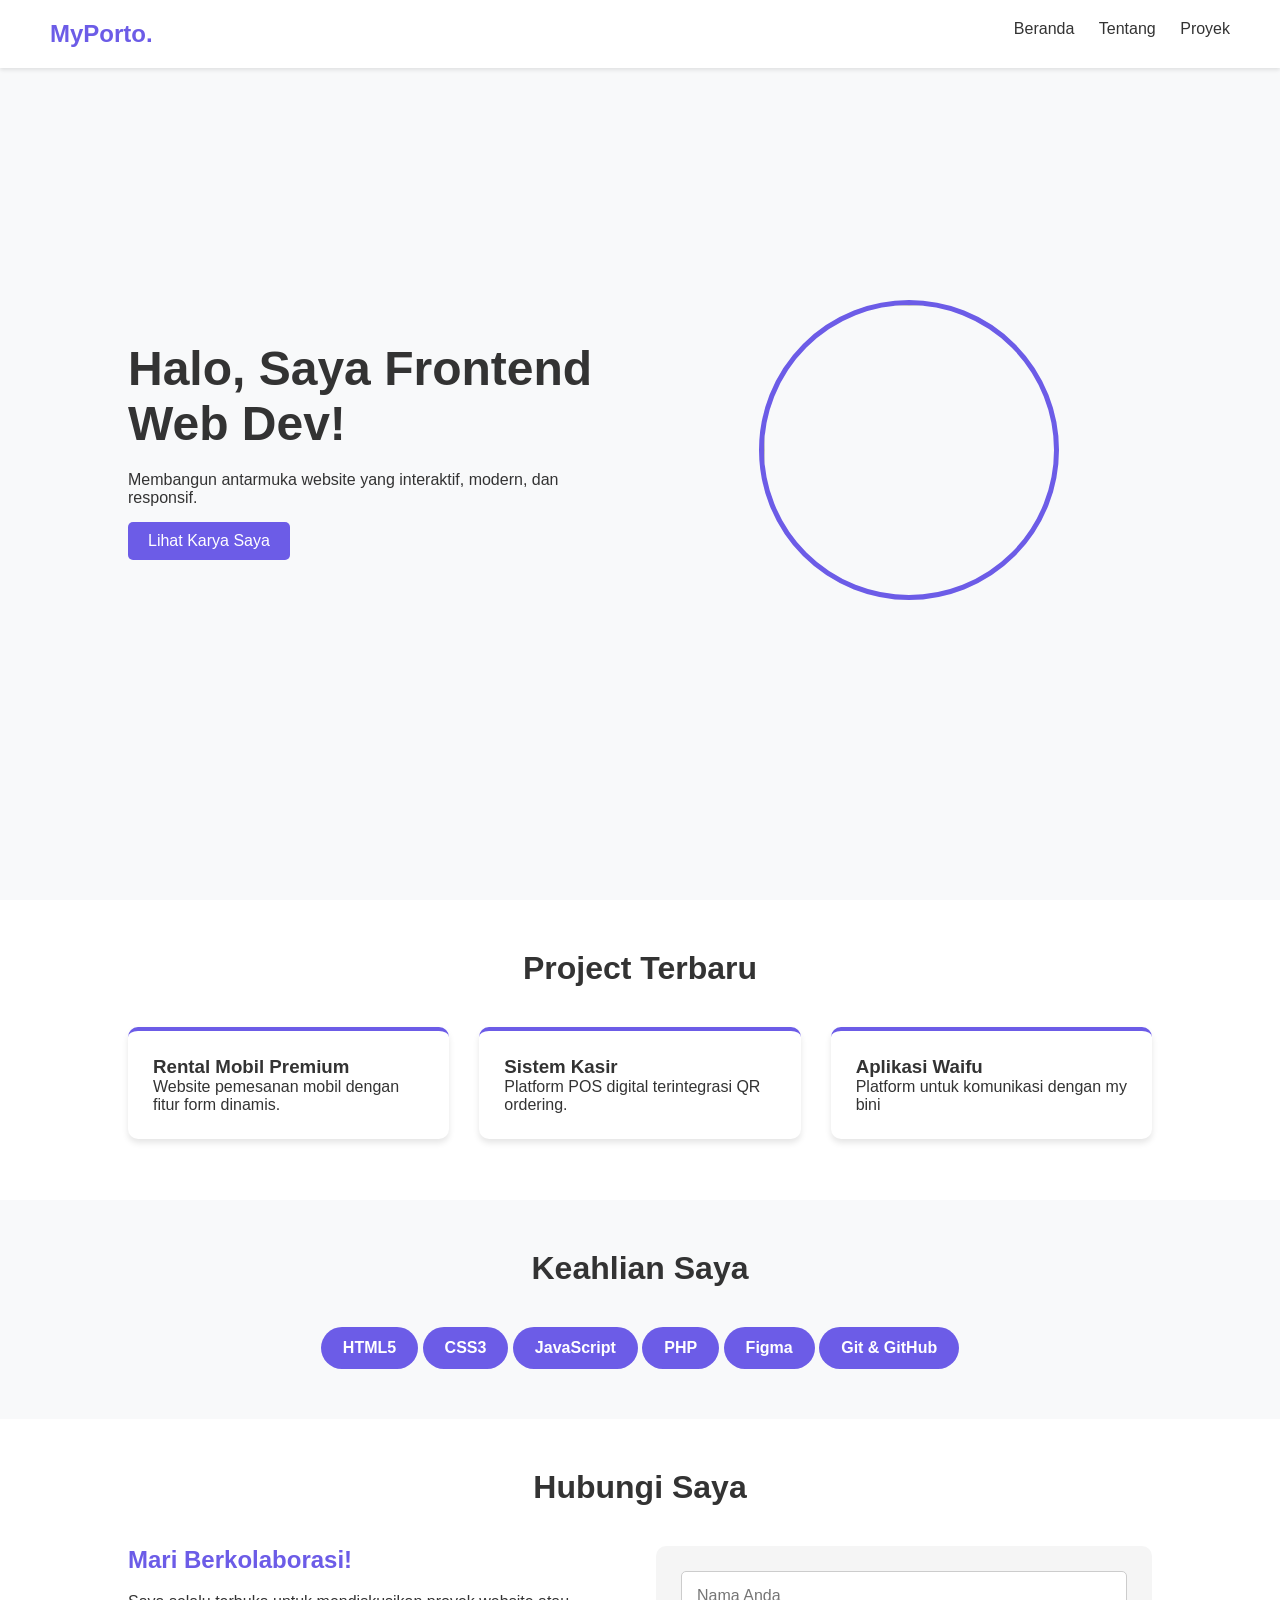
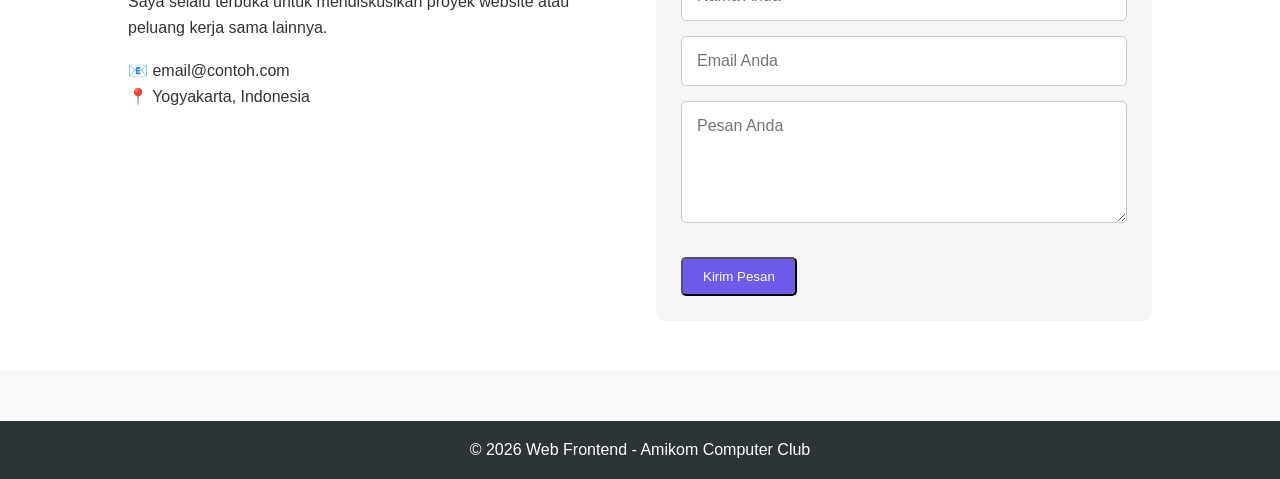
==== index..html @ eaac690b "first commit" ====
<!DOCTYPE html>
<html lang="id">
<head>
    <meta charset="UTF-8">
    <meta name="viewport" content="width=device-width, initial-scale=1.0">
    <title>Portofolio - Web Frontend</title>
    <link rel="stylesheet" href="style.css">
</head>
<body>

    <nav class="navbar">
        <div class="logo">MyPorto.</div>
        <ul class="nav-links">
            <li><a href="#beranda">Beranda</a></li>
            <li><a href="#tentang">Tentang</a></li>
            <li><a href="#proyek">Proyek</a></li>
        </ul>
    </nav>

    <header id="beranda" class="hero">
        <div class="hero-content">
            <h1>Halo, Saya Frontend Web Dev!</h1>
            <p>Membangun antarmuka website yang interaktif, modern, dan responsif.</p>
            <a href="#proyek" class="btn">Lihat Karya Saya</a>
        </div>
        <div class="hero-image">
            <img src="https://imgs.search.brave.com/PsLYy0tCITlfZI264hb9MSKWO_ULrX3rAhitDzFOrVg/rs:fit:860:0:0:0/g:ce/aHR0cHM6Ly9pLnBp/bmltZy5jb20vb3Jp/Z2luYWxzL2RiL2E5/LzliL2RiYTk5Yjhl/OTExODY2Y2ZmMGFj/NjQ0M2NlYWU2ZGRl/LmpwZw" class="box-gambar" />
        </div>
    </header>

    <section id="proyek" class="proyek-section">
        <h2>Project Terbaru</h2>
        <div class="grid-karya">
            <div class="card">
                <h3>Rental Mobil Premium</h3>
                <p>Website pemesanan mobil dengan fitur form dinamis.</p>
            </div>
            <div class="card">
                <h3>Sistem Kasir</h3>
                <p>Platform POS digital terintegrasi QR ordering.</p>
            </div>
            <div class="card">
                <h3>Aplikasi Waifu</h3>
                <p>Platform untuk komunikasi dengan my bini</p>
            </div>
        </div>
    </section>

    <section id="skills" class="skills-section">
        <h2>Keahlian Saya</h2>
        <div class="skills-container">
            <div class="skill-badge">HTML5</div>
            <div class="skill-badge">CSS3</div>
            <div class="skill-badge">JavaScript</div>
            <div class="skill-badge">PHP</div>
            <div class="skill-badge">Figma</div>
            <div class="skill-badge">Git & GitHub</div>
        </div>
    </section>

    <section id="kontak" class="kontak-section">
        <h2>Hubungi Saya</h2>
        <div class="kontak-container">
            <div class="kontak-info">
                <h3>Mari Berkolaborasi!</h3>
                <p>Saya selalu terbuka untuk mendiskusikan proyek website atau peluang kerja sama lainnya.</p>
                <br>
                <p>📧 email@contoh.com</p>
                <p>📍 Yogyakarta, Indonesia</p>
            </div>
            <form class="kontak-form">
                <input type="text" placeholder="Nama Anda" class="input-field">
                <input type="email" placeholder="Email Anda" class="input-field">
                <textarea placeholder="Pesan Anda" rows="5" class="input-field"></textarea>
                <button type="submit" class="btn">Kirim Pesan</button>
            </form>
        </div>
    </section>

    <footer>
        <p>&copy; 2026 Web Frontend - Amikom Computer Club</p>
    </footer>

</body>
</html>
---- style.css ----
/* CSS RESET & BASE STYLES */
* {
    margin: 0;
    padding: 0;
    box-sizing: border-box; /* Ingat materi Box Sizing! */
    font-family: 'Segoe UI', Tahoma, Geneva, Verdana, sans-serif;
    scroll-behavior: smooth;
}

body {
    background-color: #f8f9fa;
    color: #333;
}

a {
    text-decoration: none;
    color: inherit;
}

/* Base Styling (Bukan Layouting) */
.logo { font-size: 24px; font-weight: bold; color: #6c5ce7; }
.btn { display: inline-block; padding: 10px 20px; background-color: #6c5ce7; color: white; border-radius: 5px; margin-top: 15px; }
.btn:hover { background-color: #5b4bc4; }
.box-gambar { width: 300px; height: 300px; object-fit: cover; border-radius: 50%; display: flex; align-items: center; justify-content: center; font-weight: bold; color: #b2bec3; border: 5px solid #6c5ce7; }
.card { background-color: white; padding: 25px; border-radius: 10px; box-shadow: 0 4px 6px rgba(0,0,0,0.1); border-top: 4px solid #6c5ce7; }
h2 { text-align: center; margin-bottom: 40px; font-size: 32px;}
footer { text-align: center; padding: 20px; background-color: #2d3436; color: white; margin-top: 50px; }

.skills-section { padding: 50px 10%; text-align: center; }
.skill-badge { background-color: #6c5ce7; color: white; padding: 10px 20px; border-radius: 50px; font-weight: bold; border: 2px solid transparent; transition: 0.3s;}
.skill-badge:hover { background-color: white; color: #6c5ce7; border: 2px solid #6c5ce7; cursor: pointer; }

.kontak-section { padding: 50px 10%; background-color: white; }
.kontak-info h3 { margin-bottom: 15px; color: #6c5ce7; font-size: 24px; }
.kontak-info p { line-height: 1.6; }
.input-field { width: 100%; padding: 15px; margin-bottom: 15px; border: 1px solid #ccc; border-radius: 5px; font-size: 16px; }

.proyek-section { background-color: white; min-height: 300px; padding: 50px 10%; }

/* ========================================
MULAI NGODING LAYOUT DI BAWAH INI
========================================
*/

.navbar{
 display: flex;
 justify-content:space-between;
 align-content: center;
 padding: 20px 50px;

 position: fixed;
 top:0;
 left: 0;
 width:100%;
 background-color: white;
 box-shadow: 0 2px 4px rgb(0,0,0,0.1);
}

.nav-links li{
   display: inline;
   margin-left: 20px;
}

.hero{
    display: flex;
    align-items:center;
    justify-content:space-between;

    min-height: 100vh;
    padding: 15px 10% ;
}

.hero-content{
    flex:1;
}

.hero-content {
    padding-right: 50px;
}

.hero-content h1{
    font-size: 48px;
    margin-bottom: 20px;
}

.hero-image{
     flex: 1;
     display: flex;
     align-items: center;
     justify-content: center;
}

.proyek-section{
    padding: 50px 10%;
}

.grid-karya{
    display: grid;
    grid-template-columns: repeat(3, 1fr);
    gap: 30px;
}


.skill-badge{
    display: inline-block;
}

.kontak-container{
    display: grid;
    grid-template-columns: 1fr 1fr;
    gap: 2rem;
}

.kontak-form {
    background-color: #f5f5f5;
    padding: 25px;
    border-radius: 10px;
}
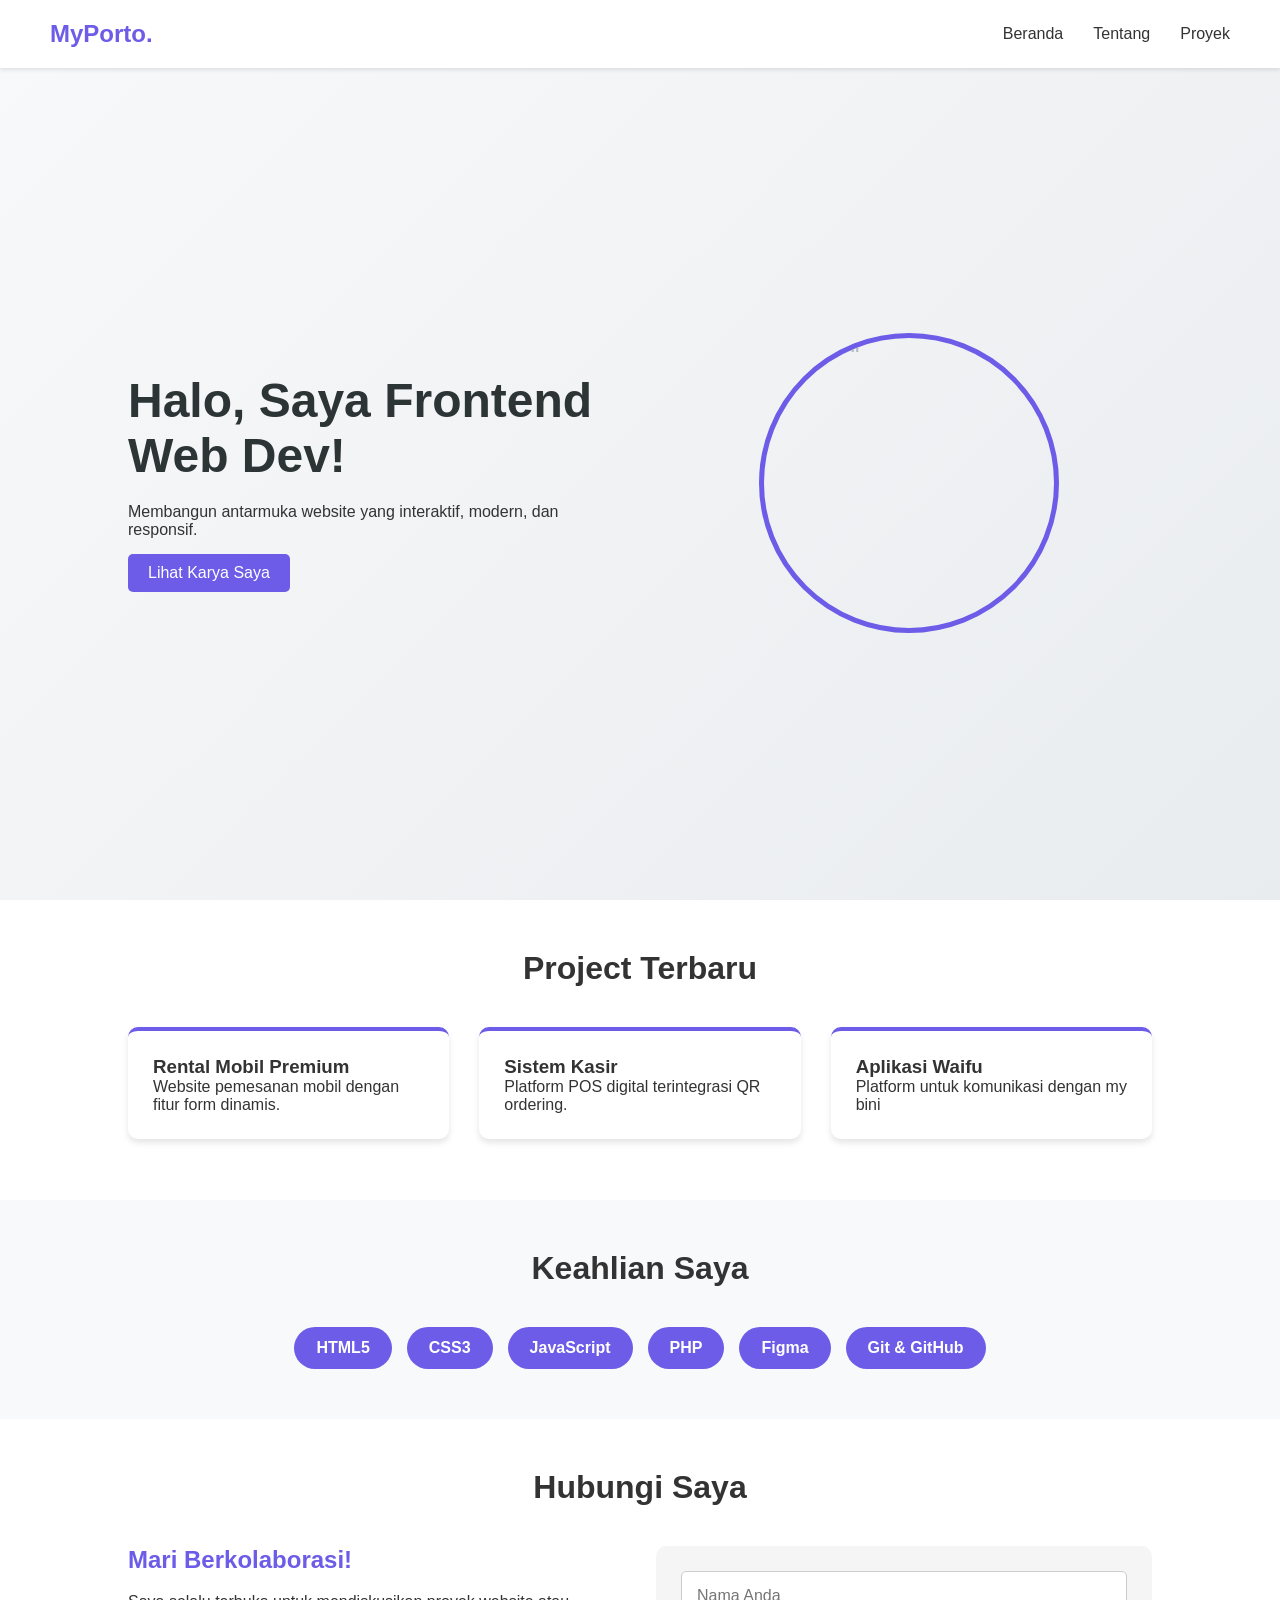
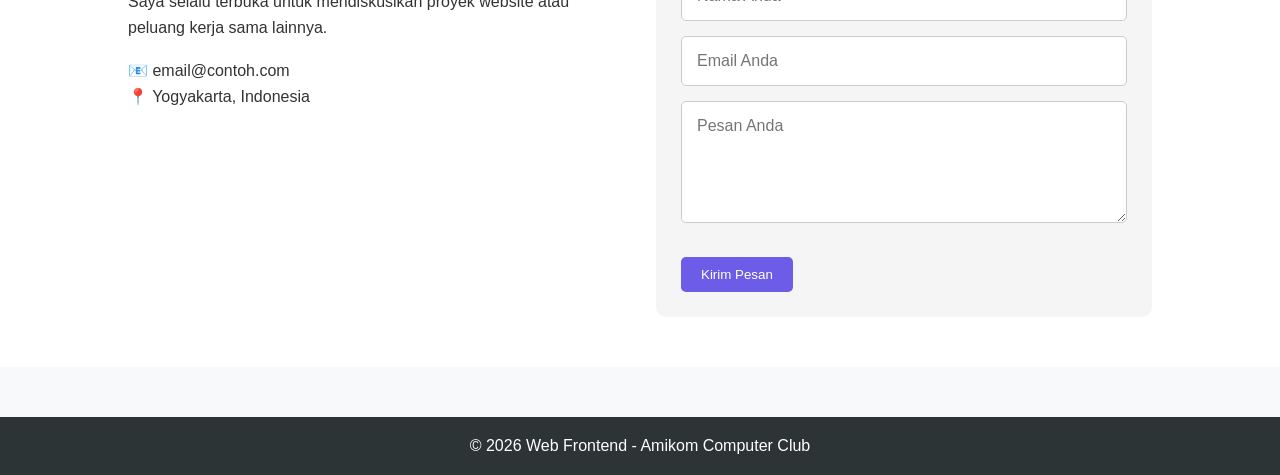
==== commit 810f665f: "final" ====
--- a/index..html
+++ b/index..html
@@ -1,44 +1,70 @@
 <!DOCTYPE html>
 <html lang="id">
+
 <head>
     <meta charset="UTF-8">
     <meta name="viewport" content="width=device-width, initial-scale=1.0">
     <title>Portofolio - Web Frontend</title>
+    <!-- Menghubungkan file CSS eksternal -->
     <link rel="stylesheet" href="style.css">
 </head>
+
 <body>
 
+    <!-- ====== NAVIGASI ====== -->
+    <!-- Navbar dengan posisi fixed agar tetap terlihat saat scroll -->
     <nav class="navbar">
+        <!-- Logo brand -->
         <div class="logo">MyPorto.</div>
-        <ul class="nav-links">
+
+        <!-- Tombol Hamburger untuk mobile - muncul di layar kecil -->
+        <div class="hamburger" id="hamburger">
+            <span class="bar"></span>
+            <span class="bar"></span>
+            <span class="bar"></span>
+        </div>
+
+        <!-- Daftar menu navigasi -->
+        <ul class="nav-links" id="nav-links">
             <li><a href="#beranda">Beranda</a></li>
             <li><a href="#tentang">Tentang</a></li>
             <li><a href="#proyek">Proyek</a></li>
         </ul>
     </nav>
 
+    <!-- ====== HERO / BERANDA ====== -->
+    <!-- Section hero sebagai halaman utama dengan tinggi minimal 100vh -->
     <header id="beranda" class="hero">
+        <!-- Konten teks di sisi kiri -->
         <div class="hero-content">
             <h1>Halo, Saya Frontend Web Dev!</h1>
             <p>Membangun antarmuka website yang interaktif, modern, dan responsif.</p>
+            <!-- Tombol CTA untuk scroll ke section proyek -->
             <a href="#proyek" class="btn">Lihat Karya Saya</a>
         </div>
+        <!-- Gambar profil di sisi kanan -->
         <div class="hero-image">
-            <img src="https://imgs.search.brave.com/PsLYy0tCITlfZI264hb9MSKWO_ULrX3rAhitDzFOrVg/rs:fit:860:0:0:0/g:ce/aHR0cHM6Ly9pLnBp/bmltZy5jb20vb3Jp/Z2luYWxzL2RiL2E5/LzliL2RiYTk5Yjhl/OTExODY2Y2ZmMGFj/NjQ0M2NlYWU2ZGRl/LmpwZw" class="box-gambar" />
+            <img src="https://imgs.search.brave.com/PsLYy0tCITlfZI264hb9MSKWO_ULrX3rAhitDzFOrVg/rs:fit:860:0:0:0/g:ce/aHR0cHM6Ly9pLnBp/bmltZy5jb20vb3Jp/Z2luYWxzL2RiL2E5/LzliL2RiYTk5Yjhl/OTExODY2Y2ZmMGFj/NjQ0M2NlYWU2ZGRl/LmpwZw"
+                class="box-gambar" alt="Foto Profil" />
         </div>
     </header>
 
+    <!-- ====== SECTION PROYEK ====== -->
+    <!-- Menampilkan daftar project terbaru dalam bentuk grid card -->
     <section id="proyek" class="proyek-section">
         <h2>Project Terbaru</h2>
         <div class="grid-karya">
+            <!-- Card project 1 -->
             <div class="card">
                 <h3>Rental Mobil Premium</h3>
                 <p>Website pemesanan mobil dengan fitur form dinamis.</p>
             </div>
+            <!-- Card project 2 -->
             <div class="card">
                 <h3>Sistem Kasir</h3>
                 <p>Platform POS digital terintegrasi QR ordering.</p>
             </div>
+            <!-- Card project 3 -->
             <div class="card">
                 <h3>Aplikasi Waifu</h3>
                 <p>Platform untuk komunikasi dengan my bini</p>
@@ -46,6 +72,8 @@
         </div>
     </section>
 
+    <!-- ====== SECTION KEAHLIAN ====== -->
+    <!-- Menampilkan badge keahlian dalam bentuk inline-flex -->
     <section id="skills" class="skills-section">
         <h2>Keahlian Saya</h2>
         <div class="skills-container">
@@ -58,9 +86,12 @@
         </div>
     </section>
 
+    <!-- ====== SECTION KONTAK ====== -->
+    <!-- Form kontak dengan layout grid 2 kolom -->
     <section id="kontak" class="kontak-section">
         <h2>Hubungi Saya</h2>
         <div class="kontak-container">
+            <!-- Informasi kontak di sisi kiri -->
             <div class="kontak-info">
                 <h3>Mari Berkolaborasi!</h3>
                 <p>Saya selalu terbuka untuk mendiskusikan proyek website atau peluang kerja sama lainnya.</p>
@@ -68,6 +99,7 @@
                 <p>📧 email@contoh.com</p>
                 <p>📍 Yogyakarta, Indonesia</p>
             </div>
+            <!-- Form kontak di sisi kanan -->
             <form class="kontak-form">
                 <input type="text" placeholder="Nama Anda" class="input-field">
                 <input type="email" placeholder="Email Anda" class="input-field">
@@ -77,9 +109,38 @@
         </div>
     </section>
 
+    <!-- ====== FOOTER ====== -->
     <footer>
         <p>&copy; 2026 Web Frontend - Amikom Computer Club</p>
     </footer>
 
+    <!-- ====== JAVASCRIPT UNTUK HAMBURGER MENU ====== -->
+    <script>
+        /*
+         * Fungsi untuk mengontrol toggle hamburger menu
+         * Saat icon hamburger diklik, menu akan muncul/sembunyi
+         * dan icon akan berubah animasi menjadi X
+         */
+        const hamburger = document.getElementById('hamburger');
+        const navLinks = document.getElementById('nav-links');
+
+        // Event listener saat hamburger diklik
+        hamburger.addEventListener('click', () => {
+            // Toggle class 'active' pada hamburger untuk animasi
+            hamburger.classList.toggle('active');
+            // Toggle class 'active' pada nav-links untuk menampilkan/menyembunyikan menu
+            navLinks.classList.toggle('active');
+        });
+
+        // Menutup menu otomatis saat link diklik (untuk UX yang lebih baik)
+        document.querySelectorAll('.nav-links li a').forEach(link => {
+            link.addEventListener('click', () => {
+                hamburger.classList.remove('active');
+                navLinks.classList.remove('active');
+            });
+        });
+    </script>
+
 </body>
+
 </html>
--- a/style.css
+++ b/style.css
@@ -1,118 +1,605 @@
-/* CSS RESET & BASE STYLES */
+/* ========================================
+   CSS RESET & BASE STYLES
+   ======================================== */
+
+/* Reset semua margin, padding, dan mengatur box-sizing */
+/* box-sizing: border-box memastikan padding & border tidak menambah ukuran elemen */
 * {
     margin: 0;
     padding: 0;
-    box-sizing: border-box; /* Ingat materi Box Sizing! */
+    box-sizing: border-box;
+    /* Penting untuk layout yang konsisten */
     font-family: 'Segoe UI', Tahoma, Geneva, Verdana, sans-serif;
     scroll-behavior: smooth;
-}
-
+    /* Animasi scroll halus saat klik anchor link */
+}
+
+/* Warna dasar body dan teks */
 body {
     background-color: #f8f9fa;
     color: #333;
 }
 
+/* Menghilangkan underline default pada link */
 a {
     text-decoration: none;
     color: inherit;
 }
 
-/* Base Styling (Bukan Layouting) */
-.logo { font-size: 24px; font-weight: bold; color: #6c5ce7; }
-.btn { display: inline-block; padding: 10px 20px; background-color: #6c5ce7; color: white; border-radius: 5px; margin-top: 15px; }
-.btn:hover { background-color: #5b4bc4; }
-.box-gambar { width: 300px; height: 300px; object-fit: cover; border-radius: 50%; display: flex; align-items: center; justify-content: center; font-weight: bold; color: #b2bec3; border: 5px solid #6c5ce7; }
-.card { background-color: white; padding: 25px; border-radius: 10px; box-shadow: 0 4px 6px rgba(0,0,0,0.1); border-top: 4px solid #6c5ce7; }
-h2 { text-align: center; margin-bottom: 40px; font-size: 32px;}
-footer { text-align: center; padding: 20px; background-color: #2d3436; color: white; margin-top: 50px; }
-
-.skills-section { padding: 50px 10%; text-align: center; }
-.skill-badge { background-color: #6c5ce7; color: white; padding: 10px 20px; border-radius: 50px; font-weight: bold; border: 2px solid transparent; transition: 0.3s;}
-.skill-badge:hover { background-color: white; color: #6c5ce7; border: 2px solid #6c5ce7; cursor: pointer; }
-
-.kontak-section { padding: 50px 10%; background-color: white; }
-.kontak-info h3 { margin-bottom: 15px; color: #6c5ce7; font-size: 24px; }
-.kontak-info p { line-height: 1.6; }
-.input-field { width: 100%; padding: 15px; margin-bottom: 15px; border: 1px solid #ccc; border-radius: 5px; font-size: 16px; }
-
-.proyek-section { background-color: white; min-height: 300px; padding: 50px 10%; }
-
 /* ========================================
-MULAI NGODING LAYOUT DI BAWAH INI
-========================================
-*/
-
-.navbar{
- display: flex;
- justify-content:space-between;
- align-content: center;
- padding: 20px 50px;
-
- position: fixed;
- top:0;
- left: 0;
- width:100%;
- background-color: white;
- box-shadow: 0 2px 4px rgb(0,0,0,0.1);
-}
-
-.nav-links li{
-   display: inline;
-   margin-left: 20px;
-}
-
-.hero{
+   BASE STYLING (Elemen Global)
+   ======================================== */
+
+/* Logo dengan warna brand */
+.logo {
+    font-size: 24px;
+    font-weight: bold;
+    color: #6c5ce7;
+}
+
+/* Tombol utama dengan warna brand dan efek hover */
+.btn {
+    display: inline-block;
+    padding: 10px 20px;
+    background-color: #6c5ce7;
+    color: white;
+    border-radius: 5px;
+    margin-top: 15px;
+    transition: background-color 0.3s ease;
+    /* Transisi halus untuk hover */
+    border: none;
+    cursor: pointer;
+}
+
+.btn:hover {
+    background-color: #5b4bc4;
+    /* Warna lebih gelap saat hover */
+}
+
+/* Gambar profil berbentuk lingkaran dengan border */
+.box-gambar {
+    width: 300px;
+    height: 300px;
+    object-fit: cover;
+    /* Memastikan gambar proporsional di dalam container */
+    border-radius: 50%;
+    /* Membuat gambar menjadi lingkaran sempurna */
     display: flex;
-    align-items:center;
-    justify-content:space-between;
-
+    align-items: center;
+    justify-content: center;
+    font-weight: bold;
+    color: #b2bec3;
+    border: 5px solid #6c5ce7;
+}
+
+/* Card untuk menampilkan project */
+.card {
+    background-color: white;
+    padding: 25px;
+    border-radius: 10px;
+    box-shadow: 0 4px 6px rgba(0, 0, 0, 0.1);
+    /* Efek bayangan halus */
+    border-top: 4px solid #6c5ce7;
+    /* Garis aksen di bagian atas card */
+    transition: transform 0.3s ease, box-shadow 0.3s ease;
+    /* Animasi hover */
+}
+
+.card:hover {
+    transform: translateY(-5px);
+    /* Card naik sedikit saat hover */
+    box-shadow: 0 8px 15px rgba(0, 0, 0, 0.15);
+    /* Bayangan lebih besar saat hover */
+}
+
+/* Heading section dengan ukuran 32px dan rata tengah */
+h2 {
+    text-align: center;
+    margin-bottom: 40px;
+    font-size: 32px;
+}
+
+/* Footer dengan latar gelap dan teks putih */
+footer {
+    text-align: center;
+    padding: 20px;
+    background-color: #2d3436;
+    color: white;
+    margin-top: 50px;
+}
+
+/* Section keahlian dengan padding dan teks rata tengah */
+.skills-section {
+    padding: 50px 10%;
+    text-align: center;
+}
+
+/* Badge keahlian dengan gaya tombol pill */
+.skill-badge {
+    background-color: #6c5ce7;
+    color: white;
+    padding: 10px 20px;
+    border-radius: 50px;
+    /* Membuat bentuk pill */
+    font-weight: bold;
+    border: 2px solid transparent;
+    transition: 0.3s ease;
+    /* Transisi halus untuk hover */
+}
+
+.skill-badge:hover {
+    background-color: white;
+    color: #6c5ce7;
+    border: 2px solid #6c5ce7;
+    cursor: pointer;
+}
+
+/* Section kontak dengan latar putih */
+.kontak-section {
+    padding: 50px 10%;
+    background-color: white;
+}
+
+/* Heading kontak dengan warna brand */
+.kontak-info h3 {
+    margin-bottom: 15px;
+    color: #6c5ce7;
+    font-size: 24px;
+}
+
+/* Paragraf di kontak info dengan line-height nyaman dibaca */
+.kontak-info p {
+    line-height: 1.6;
+}
+
+/* Field input dan textarea dengan padding dan border */
+.input-field {
+    width: 100%;
+    padding: 15px;
+    margin-bottom: 15px;
+    border: 1px solid #ccc;
+    border-radius: 5px;
+    font-size: 16px;
+    transition: border-color 0.3s ease;
+    /* Animasi saat focus */
+}
+
+.input-field:focus {
+    border-color: #6c5ce7;
+    /* Border berubah warna saat focus */
+    outline: none;
+    /* Menghilangkan outline default browser */
+}
+
+/* Section proyek dengan latar putih */
+.proyek-section {
+    background-color: white;
+    min-height: 300px;
+    padding: 50px 10%;
+}
+
+/* ========================================
+   LAYOUTING DENGAN FLEXBOX & GRID
+   ======================================== */
+
+/* --- NAVBAR --- */
+/* Menggunakan flexbox untuk menata logo, hamburger, dan menu navigasi */
+.navbar {
+    display: flex;
+    justify-content: space-between;
+    /* Logo di kiri, menu di kanan */
+    align-items: center;
+    /* Vertikal center */
+    padding: 20px 50px;
+
+    /* Navbar fixed di atas agar selalu terlihat */
+    position: fixed;
+    top: 0;
+    left: 0;
+    width: 100%;
+    background-color: white;
+    box-shadow: 0 2px 4px rgba(0, 0, 0, 0.1);
+    /* Bayangan tipis */
+    z-index: 1000;
+    /* Memastikan navbar di atas konten lain */
+}
+
+/* Menu navigasi menggunakan flex untuk horizontal */
+.nav-links {
+    display: flex;
+    list-style: none;
+    /* Menghilangkan bullet points */
+    gap: 30px;
+    /* Jarak antar menu */
+    margin: 0;
+    padding: 0;
+}
+
+/* Style untuk setiap item menu */
+.nav-links li a {
+    transition: color 0.3s ease;
+    font-weight: 500;
+    padding: 5px 0;
+    position: relative;
+}
+
+/* Efek underline saat hover */
+.nav-links li a::after {
+    content: '';
+    position: absolute;
+    bottom: 0;
+    left: 0;
+    width: 0;
+    height: 2px;
+    background-color: #6c5ce7;
+    transition: width 0.3s ease;
+}
+
+.nav-links li a:hover {
+    color: #6c5ce7;
+    /* Warna brand saat hover */
+}
+
+.nav-links li a:hover::after {
+    width: 100%;
+    /* Underline muncul dari kiri ke kanan */
+}
+
+/* --- HAMBURGER MENU (Tombol 3 garis) --- */
+/* Secara default disembunyikan di desktop, muncul di mobile */
+.hamburger {
+    display: none;
+    /* Sembunyikan di desktop */
+    flex-direction: column;
+    cursor: pointer;
+    padding: 5px;
+    gap: 5px;
+}
+
+/* Setiap garis pada hamburger */
+.hamburger .bar {
+    width: 28px;
+    height: 3px;
+    background-color: #333;
+    border-radius: 3px;
+    transition: 0.3s ease;
+    /* Animasi saat berubah jadi X */
+}
+
+/* Animasi hamburger menjadi X saat aktif */
+/* Bar pertama berputar 45 derajat dan bergeser */
+.hamburger.active .bar:nth-child(1) {
+    transform: translateY(8px) rotate(45deg);
+}
+
+/* Bar kedua menghilang (fade out) */
+.hamburger.active .bar:nth-child(2) {
+    opacity: 0;
+}
+
+/* Bar ketiga berputar -45 derajat dan bergeser */
+.hamburger.active .bar:nth-child(3) {
+    transform: translateY(-8px) rotate(-45deg);
+}
+
+/* --- HERO --- */
+/* Menggunakan flexbox untuk layout 2 kolom: teks di kiri, gambar di kanan */
+.hero {
+    display: flex;
+    align-items: center;
+    justify-content: space-between;
     min-height: 100vh;
-    padding: 15px 10% ;
-}
-
-.hero-content{
-    flex:1;
-}
-
+    /* Tinggi minimal 100% viewport height */
+    padding: 80px 10% 15px;
+    /* Padding atas menyesuaikan navbar fixed */
+    background: linear-gradient(135deg, #f8f9fa 0%, #e9ecef 100%);
+    /* Gradien halus */
+}
+
+/* Konten teks mengambil 1 bagian dari flex */
 .hero-content {
+    flex: 1;
     padding-right: 50px;
 }
 
-.hero-content h1{
+/* Heading hero dengan ukuran besar */
+.hero-content h1 {
     font-size: 48px;
     margin-bottom: 20px;
-}
-
-.hero-image{
-     flex: 1;
-     display: flex;
-     align-items: center;
-     justify-content: center;
-}
-
-.proyek-section{
-    padding: 50px 10%;
-}
-
-.grid-karya{
+    color: #2d3436;
+}
+
+/* Gambar mengambil 1 bagian dari flex, center */
+.hero-image {
+    flex: 1;
+    display: flex;
+    align-items: center;
+    justify-content: center;
+}
+
+/* --- GRID PROYEK --- */
+/* Menggunakan CSS Grid untuk layout card yang responsif */
+.grid-karya {
     display: grid;
-    grid-template-columns: repeat(3, 1fr);
+    /* auto-fit: menyesuaikan jumlah kolom, minmax: lebar minimum 250px */
+    grid-template-columns: repeat(auto-fit, minmax(250px, 1fr));
     gap: 30px;
-}
-
-
-.skill-badge{
-    display: inline-block;
-}
-
-.kontak-container{
+    /* Jarak antar card */
+}
+
+/* --- SKILLS CONTAINER --- */
+/* Menggunakan flexbox dengan wrap agar badge turun ke baris berikutnya */
+.skills-container {
+    display: flex;
+    flex-wrap: wrap;
+    /* Membungkus elemen jika tidak muat */
+    justify-content: center;
+    /* Rata tengah horizontal */
+    gap: 15px;
+    /* Jarak antar badge */
+}
+
+/* --- KONTAK CONTAINER --- */
+/* Menggunakan grid 2 kolom untuk layout kontak */
+.kontak-container {
     display: grid;
-    grid-template-columns: 1fr 1fr;
+    grid-template-columns: repeat(auto-fit, minmax(300px, 1fr));
     gap: 2rem;
 }
 
+/* Form kontak dengan latar abu-abu terang */
 .kontak-form {
     background-color: #f5f5f5;
     padding: 25px;
     border-radius: 10px;
+}
+
+/* ========================================
+   RESPONSIVE DESIGN (Media Queries)
+   ======================================== */
+
+/* --- Tablet & Laptop Kecil (max-width: 992px) --- */
+@media (max-width: 992px) {
+
+    /* Hero menjadi column (turun) */
+    .hero {
+        flex-direction: column;
+        text-align: center;
+        padding: 100px 5% 30px;
+    }
+
+    /* Padding kanan dihilangkan karena teks di atas */
+    .hero-content {
+        padding-right: 0;
+        margin-bottom: 30px;
+    }
+
+    /* Ukuran heading hero lebih kecil */
+    .hero-content h1 {
+        font-size: 36px;
+    }
+
+    /* Gambar profil lebih kecil */
+    .box-gambar {
+        width: 200px;
+        height: 200px;
+    }
+
+    /* Padding section dikurangi */
+    .proyek-section,
+    .skills-section,
+    .kontak-section {
+        padding: 40px 5%;
+    }
+}
+
+/* --- Mobile (max-width: 768px) --- */
+@media (max-width: 768px) {
+
+    /* ====== NAVBAR RESPONSIF ====== */
+    .navbar {
+        padding: 15px 20px;
+        flex-wrap: wrap;
+        /* Memungkinkan wrap jika perlu */
+    }
+
+    /* Menampilkan hamburger di mobile */
+    .hamburger {
+        display: flex;
+        /* Tampilkan di mobile */
+        z-index: 1001;
+        /* Di atas menu */
+    }
+
+    /* Menu navigasi disembunyikan di mobile */
+    .nav-links {
+        display: none;
+        /* Sembunyikan menu */
+        flex-direction: column;
+        /* Menu menjadi vertikal */
+        position: absolute;
+        top: 100%;
+        /* Muncul di bawah navbar */
+        left: 0;
+        width: 100%;
+        background-color: white;
+        padding: 20px;
+        box-shadow: 0 10px 20px rgba(0, 0, 0, 0.1);
+        gap: 0;
+        text-align: center;
+        border-top: 1px solid #eee;
+        transition: all 0.3s ease;
+    }
+
+    /* Menu muncul saat class 'active' ditambahkan */
+    .nav-links.active {
+        display: flex;
+        /* Tampilkan menu */
+        animation: slideDown 0.3s ease;
+        /* Animasi slide down */
+    }
+
+    /* Animasi slide down untuk menu */
+    @keyframes slideDown {
+        from {
+            opacity: 0;
+            transform: translateY(-10px);
+        }
+
+        to {
+            opacity: 1;
+            transform: translateY(0);
+        }
+    }
+
+    /* Style setiap item menu di mobile */
+    .nav-links li {
+        margin: 0;
+        padding: 12px 0;
+        border-bottom: 1px solid #f0f0f0;
+        width: 100%;
+    }
+
+    /* Menghilangkan border pada item terakhir */
+    .nav-links li:last-child {
+        border-bottom: none;
+    }
+
+    .nav-links li a {
+        display: block;
+        font-size: 18px;
+        padding: 5px 0;
+    }
+
+    /* Menghilangkan underline effect di mobile */
+    .nav-links li a::after {
+        display: none;
+    }
+
+    .nav-links li a:hover {
+        background-color: #f8f9fa;
+        border-radius: 5px;
+    }
+
+    /* ====== HERO ====== */
+    .hero {
+        padding: 120px 5% 20px;
+        min-height: auto;
+        /* Menghilangkan min-height agar tidak terlalu tinggi */
+    }
+
+    .hero-content h1 {
+        font-size: 28px;
+    }
+
+    /* ====== GRID ====== */
+    .grid-karya {
+        grid-template-columns: 1fr;
+        gap: 20px;
+    }
+
+    .kontak-container {
+        grid-template-columns: 1fr;
+        gap: 30px;
+    }
+
+    /* ====== GAMBAR ====== */
+    .box-gambar {
+        width: 150px;
+        height: 150px;
+    }
+
+    /* ====== HEADING ====== */
+    h2 {
+        font-size: 26px;
+    }
+
+    /* ====== SECTION ====== */
+    .proyek-section,
+    .skills-section,
+    .kontak-section {
+        padding: 30px 5%;
+        min-height: auto;
+    }
+
+    /* ====== TOMBOL ====== */
+    .btn {
+        display: block;
+        width: 100%;
+        text-align: center;
+    }
+
+    /* ====== SKILLS ====== */
+    .skill-badge {
+        padding: 8px 16px;
+        font-size: 14px;
+        flex: 1 1 auto;
+    }
+}
+
+/* --- Mobile Kecil (max-width: 480px) --- */
+@media (max-width: 480px) {
+
+    /* Navbar lebih kompak */
+    .navbar {
+        padding: 10px 15px;
+    }
+
+    .logo {
+        font-size: 20px;
+    }
+
+    .hamburger .bar {
+        width: 24px;
+        height: 2.5px;
+    }
+
+    /* Menu link lebih kecil */
+    .nav-links li a {
+        font-size: 16px;
+    }
+
+    /* Hero lebih kompak */
+    .hero-content h1 {
+        font-size: 24px;
+    }
+
+    .hero-content p {
+        font-size: 14px;
+    }
+
+    /* Gambar profil lebih kecil */
+    .box-gambar {
+        width: 120px;
+        height: 120px;
+        border-width: 3px;
+    }
+
+    /* Card lebih kecil */
+    .card {
+        padding: 20px;
+    }
+
+    .card h3 {
+        font-size: 18px;
+    }
+
+    .card p {
+        font-size: 14px;
+    }
+
+    /* Form lebih kompak */
+    .input-field {
+        padding: 12px;
+        font-size: 14px;
+    }
+
+    .kontak-form {
+        padding: 20px;
+    }
+
+    h2 {
+        font-size: 22px;
+        margin-bottom: 25px;
+    }
 }
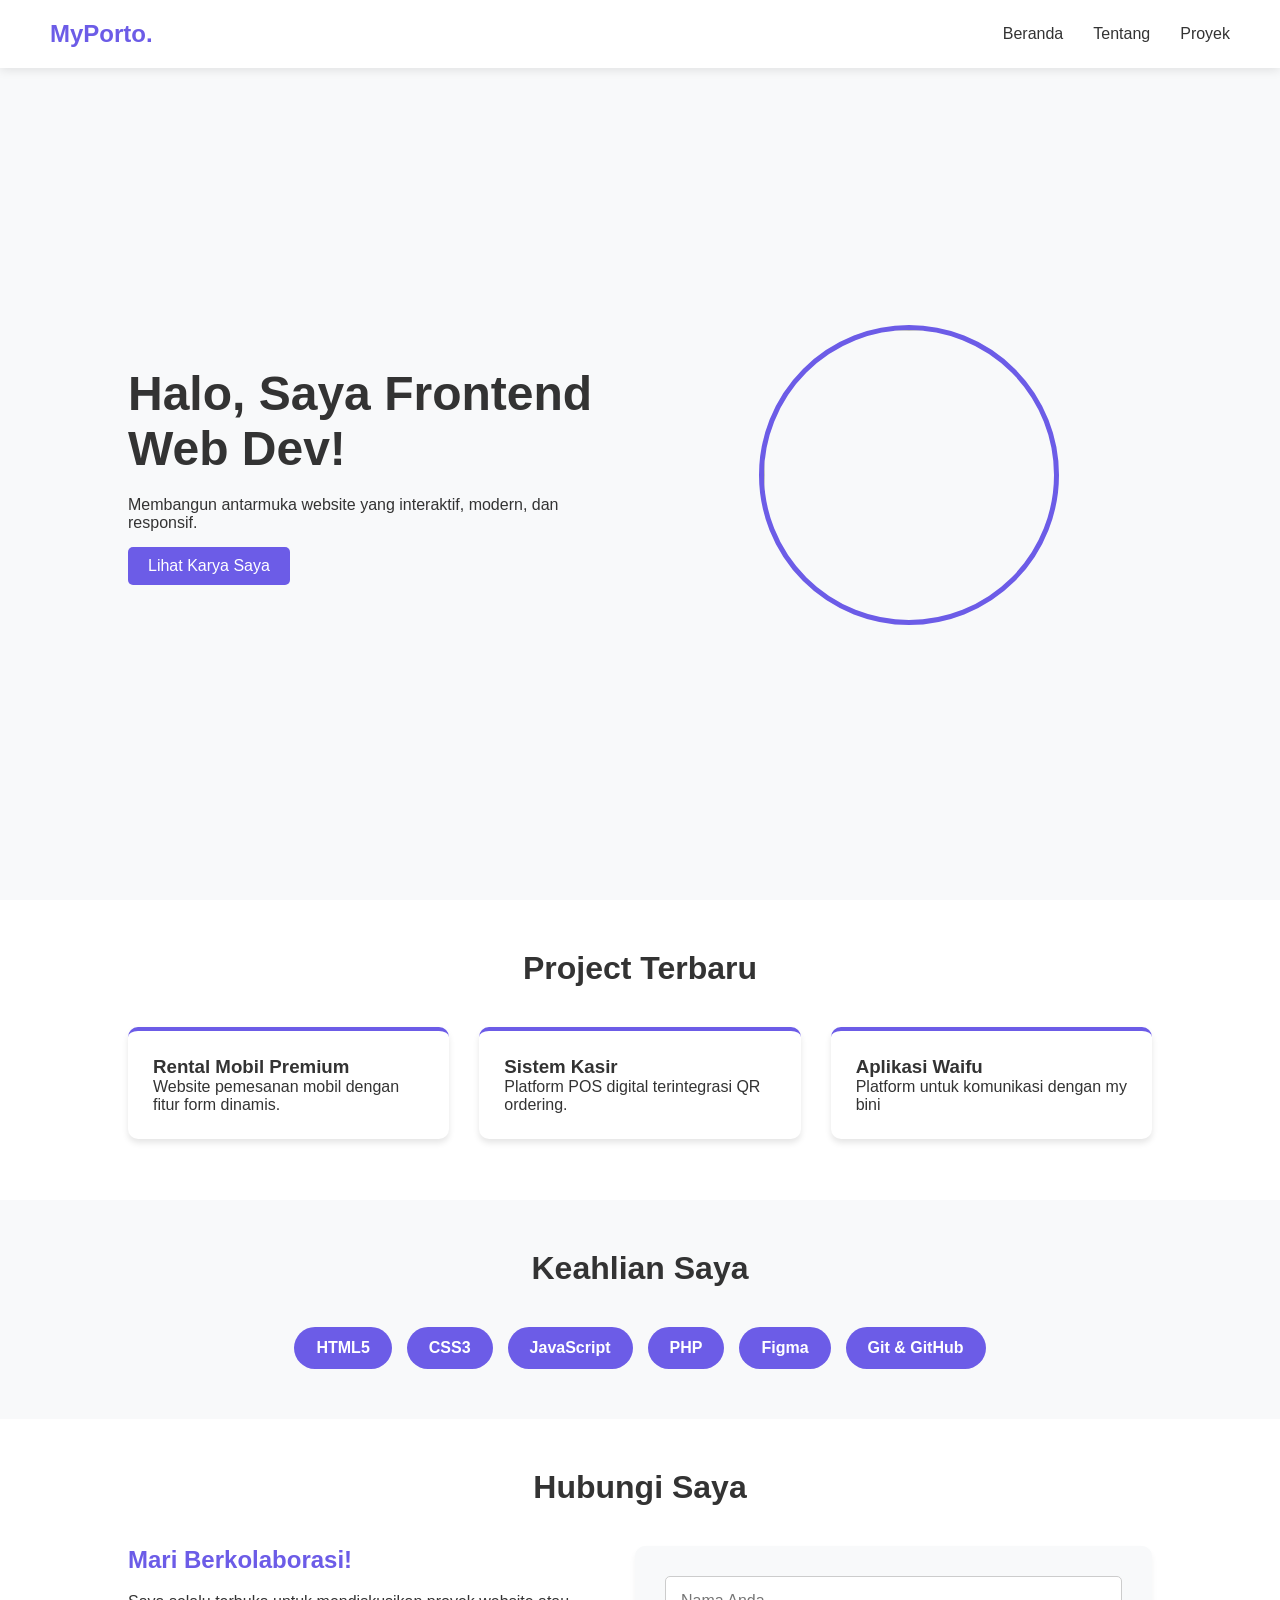
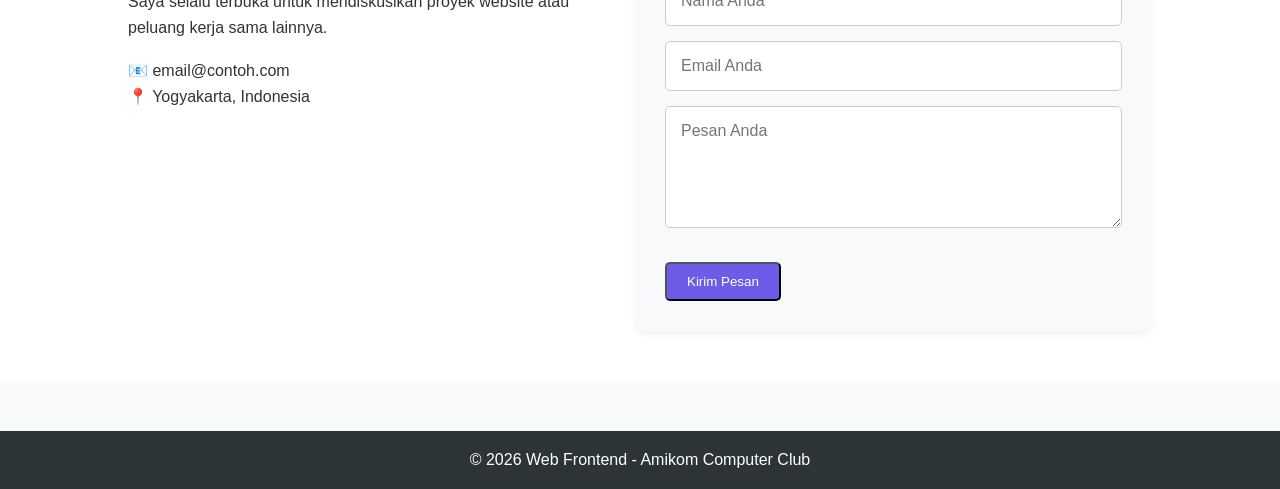
==== commit 29e73adb: "final" ====
--- a/index..html
+++ b/index..html
@@ -5,27 +5,18 @@
     <meta charset="UTF-8">
     <meta name="viewport" content="width=device-width, initial-scale=1.0">
     <title>Portofolio - Web Frontend</title>
-    <!-- Menghubungkan file CSS eksternal -->
     <link rel="stylesheet" href="style.css">
 </head>
 
 <body>
 
     <!-- ====== NAVIGASI ====== -->
-    <!-- Navbar dengan posisi fixed agar tetap terlihat saat scroll -->
+    <!-- Navbar dengan logo di kiri dan menu di kanan -->
     <nav class="navbar">
         <!-- Logo brand -->
         <div class="logo">MyPorto.</div>
-
-        <!-- Tombol Hamburger untuk mobile - muncul di layar kecil -->
-        <div class="hamburger" id="hamburger">
-            <span class="bar"></span>
-            <span class="bar"></span>
-            <span class="bar"></span>
-        </div>
-
         <!-- Daftar menu navigasi -->
-        <ul class="nav-links" id="nav-links">
+        <ul class="nav-links">
             <li><a href="#beranda">Beranda</a></li>
             <li><a href="#tentang">Tentang</a></li>
             <li><a href="#proyek">Proyek</a></li>
@@ -33,26 +24,27 @@
     </nav>
 
     <!-- ====== HERO / BERANDA ====== -->
-    <!-- Section hero sebagai halaman utama dengan tinggi minimal 100vh -->
+    <!-- Section hero sebagai halaman utama -->
     <header id="beranda" class="hero">
         <!-- Konten teks di sisi kiri -->
         <div class="hero-content">
             <h1>Halo, Saya Frontend Web Dev!</h1>
             <p>Membangun antarmuka website yang interaktif, modern, dan responsif.</p>
-            <!-- Tombol CTA untuk scroll ke section proyek -->
+            <!-- Tombol CTA untuk scroll ke proyek -->
             <a href="#proyek" class="btn">Lihat Karya Saya</a>
         </div>
         <!-- Gambar profil di sisi kanan -->
         <div class="hero-image">
             <img src="https://imgs.search.brave.com/PsLYy0tCITlfZI264hb9MSKWO_ULrX3rAhitDzFOrVg/rs:fit:860:0:0:0/g:ce/aHR0cHM6Ly9pLnBp/bmltZy5jb20vb3Jp/Z2luYWxzL2RiL2E5/LzliL2RiYTk5Yjhl/OTExODY2Y2ZmMGFj/NjQ0M2NlYWU2ZGRl/LmpwZw"
-                class="box-gambar" alt="Foto Profil" />
+                class="box-gambar" />
         </div>
     </header>
 
     <!-- ====== SECTION PROYEK ====== -->
-    <!-- Menampilkan daftar project terbaru dalam bentuk grid card -->
+    <!-- Menampilkan daftar project terbaru -->
     <section id="proyek" class="proyek-section">
         <h2>Project Terbaru</h2>
+        <!-- Grid untuk card project -->
         <div class="grid-karya">
             <!-- Card project 1 -->
             <div class="card">
@@ -73,7 +65,7 @@
     </section>
 
     <!-- ====== SECTION KEAHLIAN ====== -->
-    <!-- Menampilkan badge keahlian dalam bentuk inline-flex -->
+    <!-- Menampilkan badge keahlian -->
     <section id="skills" class="skills-section">
         <h2>Keahlian Saya</h2>
         <div class="skills-container">
@@ -87,7 +79,7 @@
     </section>
 
     <!-- ====== SECTION KONTAK ====== -->
-    <!-- Form kontak dengan layout grid 2 kolom -->
+    <!-- Form kontak dengan layout 2 kolom -->
     <section id="kontak" class="kontak-section">
         <h2>Hubungi Saya</h2>
         <div class="kontak-container">
@@ -110,37 +102,11 @@
     </section>
 
     <!-- ====== FOOTER ====== -->
+    <!-- Footer copyright -->
     <footer>
         <p>&copy; 2026 Web Frontend - Amikom Computer Club</p>
     </footer>
 
-    <!-- ====== JAVASCRIPT UNTUK HAMBURGER MENU ====== -->
-    <script>
-        /*
-         * Fungsi untuk mengontrol toggle hamburger menu
-         * Saat icon hamburger diklik, menu akan muncul/sembunyi
-         * dan icon akan berubah animasi menjadi X
-         */
-        const hamburger = document.getElementById('hamburger');
-        const navLinks = document.getElementById('nav-links');
-
-        // Event listener saat hamburger diklik
-        hamburger.addEventListener('click', () => {
-            // Toggle class 'active' pada hamburger untuk animasi
-            hamburger.classList.toggle('active');
-            // Toggle class 'active' pada nav-links untuk menampilkan/menyembunyikan menu
-            navLinks.classList.toggle('active');
-        });
-
-        // Menutup menu otomatis saat link diklik (untuk UX yang lebih baik)
-        document.querySelectorAll('.nav-links li a').forEach(link => {
-            link.addEventListener('click', () => {
-                hamburger.classList.remove('active');
-                navLinks.classList.remove('active');
-            });
-        });
-    </script>
-
 </body>
 
 </html>
--- a/style.css
+++ b/style.css
@@ -2,604 +2,394 @@
    CSS RESET & BASE STYLES
    ======================================== */
 
-/* Reset semua margin, padding, dan mengatur box-sizing */
-/* box-sizing: border-box memastikan padding & border tidak menambah ukuran elemen */
+/* RESET: Menghapus semua style default browser */
 * {
     margin: 0;
+    /* Hilangkan margin default */
     padding: 0;
+    /* Hilangkan padding default */
     box-sizing: border-box;
-    /* Penting untuk layout yang konsisten */
+    /* Padding & border tidak nambah ukuran elemen */
     font-family: 'Segoe UI', Tahoma, Geneva, Verdana, sans-serif;
+    /* Font utama */
     scroll-behavior: smooth;
-    /* Animasi scroll halus saat klik anchor link */
-}
-
-/* Warna dasar body dan teks */
+    /* Animasi scroll halus */
+}
+
+/* STYLE BODY */
 body {
     background-color: #f8f9fa;
+    /* Warna latar abu-abu terang */
     color: #333;
-}
-
-/* Menghilangkan underline default pada link */
+    /* Warna teks gelap */
+}
+
+/* STYLE LINK */
 a {
     text-decoration: none;
+    /* Hilangkan garis bawah */
     color: inherit;
+    /* Warna mengikuti warna teks */
 }
 
 /* ========================================
    BASE STYLING (Elemen Global)
    ======================================== */
 
-/* Logo dengan warna brand */
 .logo {
     font-size: 24px;
+    /* Ukuran font logo */
     font-weight: bold;
+    /* Tebal */
     color: #6c5ce7;
-}
-
-/* Tombol utama dengan warna brand dan efek hover */
+    /* Warna ungu */
+}
+
 .btn {
     display: inline-block;
+    /* Agar bisa diberi padding */
     padding: 10px 20px;
+    /* Jarak dalam tombol */
     background-color: #6c5ce7;
+    /* Latar ungu */
     color: white;
+    /* Teks putih */
     border-radius: 5px;
+    /* Sudut melengkung */
     margin-top: 15px;
-    transition: background-color 0.3s ease;
-    /* Transisi halus untuk hover */
-    border: none;
-    cursor: pointer;
+    /* Jarak atas */
 }
 
 .btn:hover {
     background-color: #5b4bc4;
-    /* Warna lebih gelap saat hover */
-}
-
-/* Gambar profil berbentuk lingkaran dengan border */
+    /* Warna ungu lebih gelap saat hover */
+}
+
 .box-gambar {
     width: 300px;
+    /* Lebar gambar */
     height: 300px;
+    /* Tinggi gambar */
     object-fit: cover;
-    /* Memastikan gambar proporsional di dalam container */
+    /* Gambar proporsional */
     border-radius: 50%;
-    /* Membuat gambar menjadi lingkaran sempurna */
-    display: flex;
+    /* Membuat lingkaran */
+    display: flex;
+    /* Flexbox */
     align-items: center;
+    /* Tengah vertikal */
     justify-content: center;
+    /* Tengah horizontal */
     font-weight: bold;
+    /* Tebal */
     color: #b2bec3;
+    /* Warna abu-abu */
     border: 5px solid #6c5ce7;
-}
-
-/* Card untuk menampilkan project */
+    /* Border ungu */
+}
+
 .card {
     background-color: white;
+    /* Latar putih */
     padding: 25px;
+    /* Jarak dalam */
     border-radius: 10px;
+    /* Sudut melengkung */
     box-shadow: 0 4px 6px rgba(0, 0, 0, 0.1);
-    /* Efek bayangan halus */
+    /* Bayangan */
     border-top: 4px solid #6c5ce7;
-    /* Garis aksen di bagian atas card */
-    transition: transform 0.3s ease, box-shadow 0.3s ease;
-    /* Animasi hover */
-}
-
-.card:hover {
-    transform: translateY(-5px);
-    /* Card naik sedikit saat hover */
-    box-shadow: 0 8px 15px rgba(0, 0, 0, 0.15);
-    /* Bayangan lebih besar saat hover */
-}
-
-/* Heading section dengan ukuran 32px dan rata tengah */
+    /* Garis ungu di atas */
+}
+
 h2 {
     text-align: center;
+    /* Rata tengah */
     margin-bottom: 40px;
+    /* Jarak bawah */
     font-size: 32px;
-}
-
-/* Footer dengan latar gelap dan teks putih */
+    /* Ukuran font */
+}
+
 footer {
     text-align: center;
+    /* Rata tengah */
     padding: 20px;
+    /* Jarak dalam */
     background-color: #2d3436;
+    /* Latar gelap */
     color: white;
+    /* Teks putih */
     margin-top: 50px;
-}
-
-/* Section keahlian dengan padding dan teks rata tengah */
+    /* Jarak atas */
+}
+
 .skills-section {
     padding: 50px 10%;
+    /* Jarak dalam */
     text-align: center;
-}
-
-/* Badge keahlian dengan gaya tombol pill */
+    /* Rata tengah */
+}
+
 .skill-badge {
     background-color: #6c5ce7;
+    /* Latar ungu */
     color: white;
+    /* Teks putih */
     padding: 10px 20px;
+    /* Jarak dalam */
     border-radius: 50px;
-    /* Membuat bentuk pill */
+    /* Bentuk pill */
     font-weight: bold;
+    /* Tebal */
     border: 2px solid transparent;
-    transition: 0.3s ease;
-    /* Transisi halus untuk hover */
+    /* Border transparan */
+    transition: 0.3s;
+    /* Animasi halus */
 }
 
 .skill-badge:hover {
     background-color: white;
+    /* Latar putih saat hover */
     color: #6c5ce7;
+    /* Teks ungu */
     border: 2px solid #6c5ce7;
+    /* Border ungu */
     cursor: pointer;
-}
-
-/* Section kontak dengan latar putih */
+    /* Tangan saat hover */
+}
+
 .kontak-section {
     padding: 50px 10%;
-    background-color: white;
-}
-
-/* Heading kontak dengan warna brand */
+    /* Jarak dalam */
+    background-color: white;
+    /* Latar putih */
+}
+
 .kontak-info h3 {
     margin-bottom: 15px;
+    /* Jarak bawah */
     color: #6c5ce7;
+    /* Warna ungu */
     font-size: 24px;
-}
-
-/* Paragraf di kontak info dengan line-height nyaman dibaca */
+    /* Ukuran font */
+}
+
 .kontak-info p {
     line-height: 1.6;
-}
-
-/* Field input dan textarea dengan padding dan border */
+    /* Jarak antar baris */
+}
+
 .input-field {
     width: 100%;
+    /* Lebar penuh */
     padding: 15px;
+    /* Jarak dalam */
     margin-bottom: 15px;
+    /* Jarak bawah */
     border: 1px solid #ccc;
+    /* Garis abu-abu */
     border-radius: 5px;
+    /* Sudut melengkung */
     font-size: 16px;
-    transition: border-color 0.3s ease;
-    /* Animasi saat focus */
-}
-
-.input-field:focus {
-    border-color: #6c5ce7;
-    /* Border berubah warna saat focus */
-    outline: none;
-    /* Menghilangkan outline default browser */
-}
-
-/* Section proyek dengan latar putih */
+    /* Ukuran font */
+}
+
 .proyek-section {
     background-color: white;
+    /* Latar putih */
     min-height: 300px;
+    /* Tinggi minimal */
     padding: 50px 10%;
+    /* Jarak dalam */
 }
 
 /* ========================================
    LAYOUTING DENGAN FLEXBOX & GRID
    ======================================== */
 
-/* --- NAVBAR --- */
-/* Menggunakan flexbox untuk menata logo, hamburger, dan menu navigasi */
+/* ===== 1. LAYOUT NAVBAR ===== */
 .navbar {
-    display: flex;
+    position: fixed;
+    /* Navbar tetap di atas saat scroll */
+    top: 0;
+    /* Menempel di atas */
+    width: 100%;
+    /* Lebar penuh */
+    background-color: white;
+    /* Latar putih */
+    padding: 20px 50px;
+    /* Jarak dalam */
+    z-index: 999;
+    /* Di atas konten lain */
+    box-shadow: 0 2px 10px rgba(0, 0, 0, 0.1);
+    /* Bayangan */
+
+    display: flex;
+    /* Flexbox */
     justify-content: space-between;
     /* Logo di kiri, menu di kanan */
     align-items: center;
-    /* Vertikal center */
-    padding: 20px 50px;
-
-    /* Navbar fixed di atas agar selalu terlihat */
-    position: fixed;
-    top: 0;
-    left: 0;
-    width: 100%;
-    background-color: white;
-    box-shadow: 0 2px 4px rgba(0, 0, 0, 0.1);
-    /* Bayangan tipis */
-    z-index: 1000;
-    /* Memastikan navbar di atas konten lain */
-}
-
-/* Menu navigasi menggunakan flex untuk horizontal */
+    /* Tengah vertikal */
+}
+
 .nav-links {
     display: flex;
-    list-style: none;
-    /* Menghilangkan bullet points */
+    /* Menu horizontal */
     gap: 30px;
     /* Jarak antar menu */
-    margin: 0;
-    padding: 0;
-}
-
-/* Style untuk setiap item menu */
-.nav-links li a {
-    transition: color 0.3s ease;
-    font-weight: 500;
-    padding: 5px 0;
-    position: relative;
-}
-
-/* Efek underline saat hover */
-.nav-links li a::after {
-    content: '';
-    position: absolute;
-    bottom: 0;
-    left: 0;
-    width: 0;
-    height: 2px;
-    background-color: #6c5ce7;
-    transition: width 0.3s ease;
-}
-
-.nav-links li a:hover {
-    color: #6c5ce7;
-    /* Warna brand saat hover */
-}
-
-.nav-links li a:hover::after {
-    width: 100%;
-    /* Underline muncul dari kiri ke kanan */
-}
-
-/* --- HAMBURGER MENU (Tombol 3 garis) --- */
-/* Secara default disembunyikan di desktop, muncul di mobile */
-.hamburger {
-    display: none;
-    /* Sembunyikan di desktop */
-    flex-direction: column;
-    cursor: pointer;
-    padding: 5px;
-    gap: 5px;
-}
-
-/* Setiap garis pada hamburger */
-.hamburger .bar {
-    width: 28px;
-    height: 3px;
-    background-color: #333;
-    border-radius: 3px;
-    transition: 0.3s ease;
-    /* Animasi saat berubah jadi X */
-}
-
-/* Animasi hamburger menjadi X saat aktif */
-/* Bar pertama berputar 45 derajat dan bergeser */
-.hamburger.active .bar:nth-child(1) {
-    transform: translateY(8px) rotate(45deg);
-}
-
-/* Bar kedua menghilang (fade out) */
-.hamburger.active .bar:nth-child(2) {
-    opacity: 0;
-}
-
-/* Bar ketiga berputar -45 derajat dan bergeser */
-.hamburger.active .bar:nth-child(3) {
-    transform: translateY(-8px) rotate(-45deg);
-}
-
-/* --- HERO --- */
-/* Menggunakan flexbox untuk layout 2 kolom: teks di kiri, gambar di kanan */
+    list-style: none;
+    /* Hilangkan bullet */
+}
+
+/* ===== 2. LAYOUT HERO SECTION ===== */
 .hero {
-    display: flex;
+    padding: 150px 10% 100px 10%;
+    /* Jarak dalam (atas besar agar tidak tertutup navbar) */
+    min-height: 100vh;
+    /* Tinggi minimal 1 layar penuh */
+
+    display: flex;
+    /* Flexbox */
+    justify-content: space-between;
+    /* Teks di kiri, gambar di kanan */
     align-items: center;
-    justify-content: space-between;
-    min-height: 100vh;
-    /* Tinggi minimal 100% viewport height */
-    padding: 80px 10% 15px;
-    /* Padding atas menyesuaikan navbar fixed */
-    background: linear-gradient(135deg, #f8f9fa 0%, #e9ecef 100%);
-    /* Gradien halus */
-}
-
-/* Konten teks mengambil 1 bagian dari flex */
+    /* Tengah vertikal */
+}
+
 .hero-content {
     flex: 1;
+    /* Ambil sisa ruang */
     padding-right: 50px;
-}
-
-/* Heading hero dengan ukuran besar */
+    /* Jarak kanan */
+}
+
 .hero-content h1 {
     font-size: 48px;
+    /* Ukuran font besar */
     margin-bottom: 20px;
-    color: #2d3436;
-}
-
-/* Gambar mengambil 1 bagian dari flex, center */
+    /* Jarak bawah */
+}
+
 .hero-image {
     flex: 1;
-    display: flex;
-    align-items: center;
+    /* Ambil sisa ruang */
+    display: flex;
+    /* Flexbox */
     justify-content: center;
-}
-
-/* --- GRID PROYEK --- */
-/* Menggunakan CSS Grid untuk layout card yang responsif */
+    /* Tengah horizontal */
+}
+
+/* ===== 3. LAYOUT PROYEK (GRID) ===== */
+.proyek-section {
+    padding: 50px 10%;
+    /* Jarak dalam */
+}
+
 .grid-karya {
     display: grid;
-    /* auto-fit: menyesuaikan jumlah kolom, minmax: lebar minimum 250px */
-    grid-template-columns: repeat(auto-fit, minmax(250px, 1fr));
+    /* CSS Grid */
+    grid-template-columns: repeat(3, 1fr);
+    /* 3 kolom sama besar */
     gap: 30px;
     /* Jarak antar card */
 }
 
-/* --- SKILLS CONTAINER --- */
-/* Menggunakan flexbox dengan wrap agar badge turun ke baris berikutnya */
+/* ===== 4. LAYOUT SKILLS (FLEX-WRAP) ===== */
 .skills-container {
     display: flex;
-    flex-wrap: wrap;
-    /* Membungkus elemen jika tidak muat */
+    /* Flexbox */
     justify-content: center;
-    /* Rata tengah horizontal */
+    /* Rata tengah */
     gap: 15px;
     /* Jarak antar badge */
-}
-
-/* --- KONTAK CONTAINER --- */
-/* Menggunakan grid 2 kolom untuk layout kontak */
+    flex-wrap: wrap;
+    /* Turun ke bawah jika tidak muat */
+}
+
+/* ===== 5. LAYOUT KONTAK (FLEXBOX) ===== */
 .kontak-container {
-    display: grid;
-    grid-template-columns: repeat(auto-fit, minmax(300px, 1fr));
-    gap: 2rem;
-}
-
-/* Form kontak dengan latar abu-abu terang */
+    display: flex;
+    /* Flexbox */
+    justify-content: space-between;
+    /* Informasi di kiri, form di kanan */
+    gap: 50px;
+    /* Jarak antar kolom */
+}
+
+.kontak-info {
+    flex: 1;
+    /* Ambil 1 bagian */
+}
+
 .kontak-form {
-    background-color: #f5f5f5;
-    padding: 25px;
+    flex: 1;
+    /* Ambil 1 bagian (seimbang) */
+    background-color: #f8f9fa;
+    /* Latar abu-abu */
+    padding: 30px;
+    /* Jarak dalam */
     border-radius: 10px;
+    /* Sudut melengkung */
+    box-shadow: 0 4px 6px rgba(0, 0, 0, 0.05);
+    /* Bayangan */
 }
 
 /* ========================================
-   RESPONSIVE DESIGN (Media Queries)
+   RESPONSIVE DESIGN (MOBILE)
    ======================================== */
 
-/* --- Tablet & Laptop Kecil (max-width: 992px) --- */
-@media (max-width: 992px) {
-
-    /* Hero menjadi column (turun) */
+/* Layar dengan lebar maksimal 768px (HP/Tablet) */
+@media screen and (max-width: 768px) {
+
+    /* Navbar lebih kecil */
+    .navbar {
+        padding: 15px 20px;
+        /* Kurangi padding */
+    }
+
+    /* Sembunyikan menu di mobile (akan dibuat hamburger) */
+    .nav-links {
+        display: none;
+    }
+
+    /* Hero menjadi kolom (atas-bawah) */
     .hero {
         flex-direction: column;
+        /* Dari baris ke kolom */
         text-align: center;
-        padding: 100px 5% 30px;
-    }
-
-    /* Padding kanan dihilangkan karena teks di atas */
+        /* Teks rata tengah */
+        padding-top: 100px;
+        /* Kurangi padding atas */
+    }
+
     .hero-content {
         padding-right: 0;
-        margin-bottom: 30px;
-    }
-
-    /* Ukuran heading hero lebih kecil */
+        /* Hilangkan padding kanan */
+        margin-bottom: 40px;
+        /* Jarak bawah */
+    }
+
     .hero-content h1 {
         font-size: 36px;
-    }
-
-    /* Gambar profil lebih kecil */
-    .box-gambar {
-        width: 200px;
-        height: 200px;
-    }
-
-    /* Padding section dikurangi */
-    .proyek-section,
-    .skills-section,
-    .kontak-section {
-        padding: 40px 5%;
-    }
-}
-
-/* --- Mobile (max-width: 768px) --- */
-@media (max-width: 768px) {
-
-    /* ====== NAVBAR RESPONSIF ====== */
-    .navbar {
-        padding: 15px 20px;
-        flex-wrap: wrap;
-        /* Memungkinkan wrap jika perlu */
-    }
-
-    /* Menampilkan hamburger di mobile */
-    .hamburger {
-        display: flex;
-        /* Tampilkan di mobile */
-        z-index: 1001;
-        /* Di atas menu */
-    }
-
-    /* Menu navigasi disembunyikan di mobile */
-    .nav-links {
-        display: none;
-        /* Sembunyikan menu */
-        flex-direction: column;
-        /* Menu menjadi vertikal */
-        position: absolute;
-        top: 100%;
-        /* Muncul di bawah navbar */
-        left: 0;
-        width: 100%;
-        background-color: white;
-        padding: 20px;
-        box-shadow: 0 10px 20px rgba(0, 0, 0, 0.1);
-        gap: 0;
-        text-align: center;
-        border-top: 1px solid #eee;
-        transition: all 0.3s ease;
-    }
-
-    /* Menu muncul saat class 'active' ditambahkan */
-    .nav-links.active {
-        display: flex;
-        /* Tampilkan menu */
-        animation: slideDown 0.3s ease;
-        /* Animasi slide down */
-    }
-
-    /* Animasi slide down untuk menu */
-    @keyframes slideDown {
-        from {
-            opacity: 0;
-            transform: translateY(-10px);
-        }
-
-        to {
-            opacity: 1;
-            transform: translateY(0);
-        }
-    }
-
-    /* Style setiap item menu di mobile */
-    .nav-links li {
-        margin: 0;
-        padding: 12px 0;
-        border-bottom: 1px solid #f0f0f0;
-        width: 100%;
-    }
-
-    /* Menghilangkan border pada item terakhir */
-    .nav-links li:last-child {
-        border-bottom: none;
-    }
-
-    .nav-links li a {
-        display: block;
-        font-size: 18px;
-        padding: 5px 0;
-    }
-
-    /* Menghilangkan underline effect di mobile */
-    .nav-links li a::after {
-        display: none;
-    }
-
-    .nav-links li a:hover {
-        background-color: #f8f9fa;
-        border-radius: 5px;
-    }
-
-    /* ====== HERO ====== */
-    .hero {
-        padding: 120px 5% 20px;
-        min-height: auto;
-        /* Menghilangkan min-height agar tidak terlalu tinggi */
-    }
-
-    .hero-content h1 {
-        font-size: 28px;
-    }
-
-    /* ====== GRID ====== */
+        /* Ukuran font lebih kecil */
+    }
+
+    /* Grid dari 3 kolom jadi 1 kolom */
     .grid-karya {
         grid-template-columns: 1fr;
-        gap: 20px;
-    }
-
+        /* 1 kolom penuh */
+    }
+
+    /* Kontak jadi kolom (atas-bawah) */
     .kontak-container {
-        grid-template-columns: 1fr;
+        flex-direction: column;
+        /* Dari baris ke kolom */
         gap: 30px;
-    }
-
-    /* ====== GAMBAR ====== */
-    .box-gambar {
-        width: 150px;
-        height: 150px;
-    }
-
-    /* ====== HEADING ====== */
-    h2 {
-        font-size: 26px;
-    }
-
-    /* ====== SECTION ====== */
-    .proyek-section,
-    .skills-section,
-    .kontak-section {
-        padding: 30px 5%;
-        min-height: auto;
-    }
-
-    /* ====== TOMBOL ====== */
-    .btn {
-        display: block;
-        width: 100%;
-        text-align: center;
-    }
-
-    /* ====== SKILLS ====== */
-    .skill-badge {
-        padding: 8px 16px;
-        font-size: 14px;
-        flex: 1 1 auto;
-    }
-}
-
-/* --- Mobile Kecil (max-width: 480px) --- */
-@media (max-width: 480px) {
-
-    /* Navbar lebih kompak */
-    .navbar {
-        padding: 10px 15px;
-    }
-
-    .logo {
-        font-size: 20px;
-    }
-
-    .hamburger .bar {
-        width: 24px;
-        height: 2.5px;
-    }
-
-    /* Menu link lebih kecil */
-    .nav-links li a {
-        font-size: 16px;
-    }
-
-    /* Hero lebih kompak */
-    .hero-content h1 {
-        font-size: 24px;
-    }
-
-    .hero-content p {
-        font-size: 14px;
-    }
-
-    /* Gambar profil lebih kecil */
-    .box-gambar {
-        width: 120px;
-        height: 120px;
-        border-width: 3px;
-    }
-
-    /* Card lebih kecil */
-    .card {
-        padding: 20px;
-    }
-
-    .card h3 {
-        font-size: 18px;
-    }
-
-    .card p {
-        font-size: 14px;
-    }
-
-    /* Form lebih kompak */
-    .input-field {
-        padding: 12px;
-        font-size: 14px;
+        /* Jarak antar elemen */
     }
 
     .kontak-form {
         padding: 20px;
-    }
-
-    h2 {
-        font-size: 22px;
-        margin-bottom: 25px;
+        /* Kurangi padding */
     }
 }
